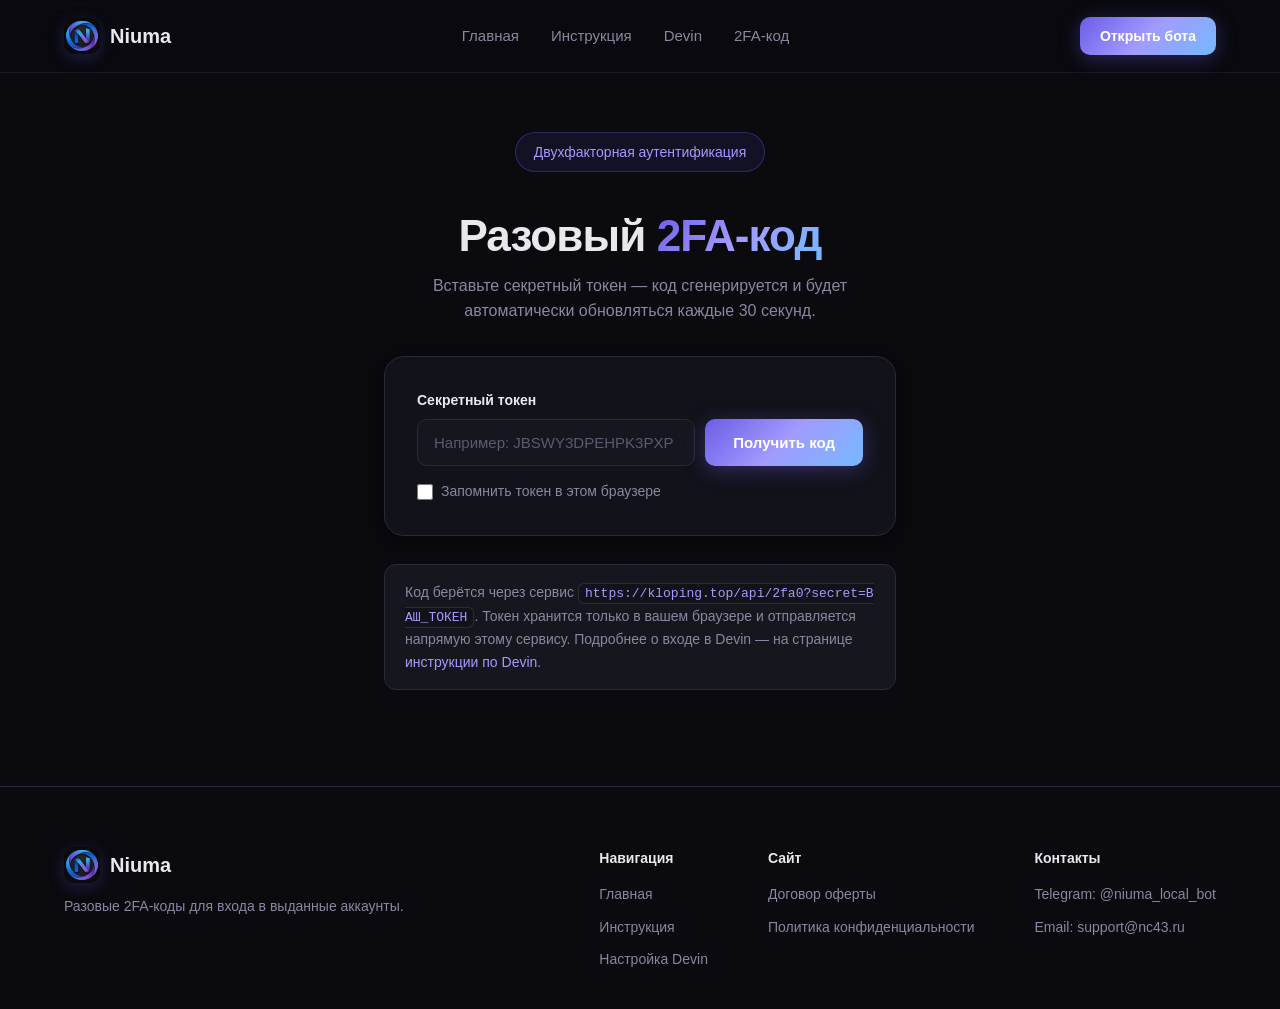
==== 2fa.html @ 7f8a6aa8 "Add 2FA one-time code generator and Devin setup guide pages - 2fa.html: enter TOTP secret, fetch cod" ====
<!DOCTYPE html>
<html lang="ru">
<head>
    <meta charset="UTF-8">
    <meta name="viewport" content="width=device-width, initial-scale=1.0">
    <title>Niuma — генератор разовых 2FA-кодов</title>
    <link rel="stylesheet" href="style.css?v=20260318-1">
    <link rel="icon" type="image/png" href="icon.png">
    <style>
        .tfa-page {
            padding: 132px 0 96px;
            min-height: 70vh;
        }

        .tfa-inner {
            max-width: 560px;
            margin: 0 auto;
        }

        .tfa-head {
            text-align: center;
            margin-bottom: 32px;
        }

        .tfa-head h1 {
            font-size: clamp(30px, 4vw, 44px);
            line-height: 1.1;
            margin: 16px 0 12px;
            letter-spacing: -0.02em;
        }

        .tfa-head p {
            color: var(--text-muted);
            font-size: 16px;
        }

        .tfa-card {
            background: var(--bg-card);
            border: 1px solid var(--border);
            border-radius: var(--radius-lg);
            box-shadow: var(--shadow);
            padding: 32px;
        }

        .tfa-field {
            display: block;
            margin-bottom: 8px;
            font-weight: 600;
            font-size: 14px;
            color: var(--text);
        }

        .tfa-input-row {
            display: flex;
            gap: 10px;
            flex-wrap: wrap;
        }

        .tfa-input {
            flex: 1 1 240px;
            background: var(--surface);
            border: 1px solid var(--border);
            border-radius: 10px;
            padding: 14px 16px;
            color: var(--text);
            font-size: 15px;
            font-family: inherit;
            transition: border-color var(--transition);
        }

        .tfa-input:focus {
            outline: none;
            border-color: var(--primary);
        }

        .tfa-input::placeholder { color: var(--text-dim); }

        .tfa-options {
            display: flex;
            align-items: center;
            gap: 8px;
            margin-top: 14px;
            font-size: 14px;
            color: var(--text-muted);
        }

        .tfa-options input { width: 16px; height: 16px; accent-color: var(--primary); }

        .tfa-error {
            margin-top: 16px;
            padding: 12px 16px;
            border-radius: 10px;
            border: 1px solid rgba(255, 99, 99, 0.4);
            background: rgba(255, 99, 99, 0.08);
            color: #ff9b9b;
            font-size: 14px;
            display: none;
        }

        .tfa-result {
            margin-top: 28px;
            display: none;
            text-align: center;
        }

        .tfa-result.active { display: block; }

        .tfa-code-label {
            font-size: 13px;
            text-transform: uppercase;
            letter-spacing: 0.12em;
            color: var(--text-dim);
            margin-bottom: 12px;
        }

        .tfa-code {
            font-size: clamp(44px, 12vw, 68px);
            font-weight: 800;
            letter-spacing: 0.12em;
            line-height: 1;
            background: var(--gradient);
            -webkit-background-clip: text;
            background-clip: text;
            -webkit-text-fill-color: transparent;
            cursor: pointer;
            user-select: all;
            transition: opacity 0.25s ease;
        }

        .tfa-code.refreshing { opacity: 0.35; }

        .tfa-copy-hint {
            margin-top: 10px;
            font-size: 13px;
            color: var(--text-dim);
            min-height: 18px;
        }

        .tfa-progress {
            margin: 24px auto 0;
            max-width: 320px;
        }

        .tfa-progress-bar {
            height: 6px;
            border-radius: 6px;
            background: var(--surface);
            overflow: hidden;
        }

        .tfa-progress-fill {
            height: 100%;
            width: 100%;
            background: var(--gradient);
            border-radius: 6px;
            transition: width 1s linear;
        }

        .tfa-progress-text {
            margin-top: 10px;
            font-size: 13px;
            color: var(--text-muted);
        }

        .tfa-note {
            margin-top: 28px;
            padding: 16px 20px;
            border-radius: 12px;
            border: 1px solid var(--border);
            background: var(--surface);
            color: var(--text-muted);
            font-size: 14px;
        }

        .tfa-note code {
            background: var(--bg-card);
            border: 1px solid var(--border);
            border-radius: 6px;
            padding: 2px 6px;
            font-size: 13px;
            color: var(--primary-light);
            word-break: break-all;
        }
    </style>
</head>
<body>
    <header class="header">
        <div class="container header-inner">
            <a href="index.html" class="logo">
                <img src="icon.png" alt="Niuma" class="logo-icon" />
                <span class="logo-text">Niuma</span>
            </a>
            <nav class="nav">
                <a href="index.html">Главная</a>
                <a href="guide.html">Инструкция</a>
                <a href="devin.html">Devin</a>
                <a href="2fa.html">2FA-код</a>
            </nav>
            <a href="https://t.me/niuma_local_bot" target="_blank" class="btn btn-primary btn-sm">Открыть бота</a>
            <button class="mobile-menu-btn" id="mobileMenuBtn" aria-label="Меню">
                <span></span><span></span><span></span>
            </button>
        </div>
        <div class="mobile-nav" id="mobileNav">
            <a href="index.html">Главная</a>
            <a href="guide.html">Инструкция</a>
            <a href="devin.html">Devin</a>
            <a href="2fa.html">2FA-код</a>
            <a href="https://t.me/niuma_local_bot" target="_blank" class="btn btn-primary">Открыть бота</a>
        </div>
    </header>

    <main class="tfa-page">
        <div class="container tfa-inner">
            <div class="tfa-head">
                <div class="badge">Двухфакторная аутентификация</div>
                <h1>Разовый <span class="gradient-text">2FA-код</span></h1>
                <p>Вставьте секретный токен — код сгенерируется и будет автоматически обновляться каждые 30 секунд.</p>
            </div>

            <div class="tfa-card">
                <label class="tfa-field" for="tfaToken">Секретный токен</label>
                <div class="tfa-input-row">
                    <input class="tfa-input" id="tfaToken" type="text" inputmode="text"
                           autocomplete="off" autocapitalize="off" spellcheck="false"
                           placeholder="Например: JBSWY3DPEHPK3PXP">
                    <button class="btn btn-primary" id="tfaSubmit" type="button">Получить код</button>
                </div>
                <label class="tfa-options">
                    <input type="checkbox" id="tfaRemember"> Запомнить токен в этом браузере
                </label>

                <div class="tfa-error" id="tfaError"></div>

                <div class="tfa-result" id="tfaResult">
                    <div class="tfa-code-label">Текущий код</div>
                    <div class="tfa-code" id="tfaCode" title="Нажмите, чтобы скопировать">— — — — — —</div>
                    <div class="tfa-copy-hint" id="tfaCopyHint">Нажмите на код, чтобы скопировать</div>
                    <div class="tfa-progress">
                        <div class="tfa-progress-bar">
                            <div class="tfa-progress-fill" id="tfaProgress"></div>
                        </div>
                        <div class="tfa-progress-text" id="tfaTimer">Обновление через 30 с</div>
                    </div>
                </div>
            </div>

            <div class="tfa-note">
                Код берётся через сервис <code>https://kloping.top/api/2fa0?secret=ВАШ_ТОКЕН</code>.
                Токен хранится только в вашем браузере и отправляется напрямую этому сервису.
                Подробнее о входе в Devin — на странице <a href="devin.html" style="color: var(--primary-light);">инструкции по Devin</a>.
            </div>
        </div>
    </main>

    <footer class="footer">
        <div class="container footer-inner">
            <div class="footer-brand">
                <a href="index.html" class="logo">
                    <img src="icon.png" alt="Niuma" class="logo-icon" />
                    <span class="logo-text">Niuma</span>
                </a>
                <p>Разовые 2FA-коды для входа в выданные аккаунты.</p>
            </div>
            <div class="footer-links">
                <div class="footer-col">
                    <h4>Навигация</h4>
                    <a href="index.html">Главная</a>
                    <a href="guide.html">Инструкция</a>
                    <a href="devin.html">Настройка Devin</a>
                </div>
                <div class="footer-col">
                    <h4>Сайт</h4>
                    <a href="oferta.html">Договор оферты</a>
                    <a href="privacy.html">Политика конфиденциальности</a>
                </div>
                <div class="footer-col">
                    <h4>Контакты</h4>
                    <a href="https://t.me/niuma_local_bot" target="_blank">Telegram: @niuma_local_bot</a>
                    <a href="mailto:support@nc43.ru">Email: support@nc43.ru</a>
                </div>
            </div>
        </div>
    </footer>

    <script>
        (function () {
            var API_BASE = 'https://kloping.top/api/2fa0';
            var PERIOD = 30; // секунд, стандартный TOTP-период
            var STORAGE_KEY = 'niuma.2fa.token';

            var tokenInput = document.getElementById('tfaToken');
            var submitBtn = document.getElementById('tfaSubmit');
            var rememberBox = document.getElementById('tfaRemember');
            var errorBox = document.getElementById('tfaError');
            var resultBox = document.getElementById('tfaResult');
            var codeEl = document.getElementById('tfaCode');
            var copyHint = document.getElementById('tfaCopyHint');
            var progressEl = document.getElementById('tfaProgress');
            var timerEl = document.getElementById('tfaTimer');

            var currentToken = '';
            var tickHandle = null;

            // Мобильное меню
            var menuBtn = document.getElementById('mobileMenuBtn');
            var mobileNav = document.getElementById('mobileNav');
            if (menuBtn) {
                menuBtn.addEventListener('click', function () {
                    mobileNav.classList.toggle('active');
                });
            }

            function secondsLeft() {
                return PERIOD - (Math.floor(Date.now() / 1000) % PERIOD);
            }

            function showError(msg) {
                errorBox.textContent = msg;
                errorBox.style.display = 'block';
            }

            function clearError() {
                errorBox.style.display = 'none';
                errorBox.textContent = '';
            }

            function fetchCode() {
                if (!currentToken) return;
                codeEl.classList.add('refreshing');
                fetch(API_BASE + '?secret=' + encodeURIComponent(currentToken), { cache: 'no-store' })
                    .then(function (r) {
                        if (!r.ok) throw new Error('HTTP ' + r.status);
                        return r.json();
                    })
                    .then(function (data) {
                        if (!data || !data.code) throw new Error('Пустой ответ сервиса');
                        clearError();
                        renderCode(String(data.code));
                    })
                    .catch(function (e) {
                        showError('Не удалось получить код: ' + e.message + '. Проверьте токен и соединение.');
                    })
                    .then(function () {
                        codeEl.classList.remove('refreshing');
                    });
            }

            function renderCode(code) {
                var spaced = code.length === 6 ? code.slice(0, 3) + ' ' + code.slice(3) : code;
                codeEl.textContent = spaced;
                codeEl.dataset.raw = code;
                resultBox.classList.add('active');
            }

            function tick() {
                var left = secondsLeft();
                progressEl.style.width = (left / PERIOD * 100) + '%';
                timerEl.textContent = 'Обновление через ' + left + ' с';
                // На границе нового окна (осталось ровно PERIOD) запрашиваем новый код
                if (left === PERIOD) {
                    fetchCode();
                }
            }

            function start(token) {
                currentToken = token.trim();
                if (!currentToken) {
                    showError('Введите секретный токен.');
                    return;
                }
                clearError();
                if (rememberBox.checked) {
                    try { localStorage.setItem(STORAGE_KEY, currentToken); } catch (e) {}
                } else {
                    try { localStorage.removeItem(STORAGE_KEY); } catch (e) {}
                }
                fetchCode();
                if (tickHandle) clearInterval(tickHandle);
                tick();
                tickHandle = setInterval(tick, 1000);
            }

            submitBtn.addEventListener('click', function () { start(tokenInput.value); });
            tokenInput.addEventListener('keydown', function (e) {
                if (e.key === 'Enter') start(tokenInput.value);
            });

            codeEl.addEventListener('click', function () {
                var raw = codeEl.dataset.raw;
                if (!raw) return;
                var done = function () {
                    copyHint.textContent = 'Код скопирован ✓';
                    setTimeout(function () { copyHint.textContent = 'Нажмите на код, чтобы скопировать'; }, 1800);
                };
                if (navigator.clipboard && navigator.clipboard.writeText) {
                    navigator.clipboard.writeText(raw).then(done, function () { done(); });
                } else {
                    done();
                }
            });

            // Восстановление сохранённого токена
            try {
                var saved = localStorage.getItem(STORAGE_KEY);
                if (saved) {
                    tokenInput.value = saved;
                    rememberBox.checked = true;
                    start(saved);
                }
            } catch (e) {}
        })();
    </script>
</body>
</html>
---- style.css ----
/* ===== Reset & Base ===== */
*, *::before, *::after {
    margin: 0;
    padding: 0;
    box-sizing: border-box;
}

:root {
    --primary: #6C5CE7;
    --primary-light: #A29BFE;
    --primary-dark: #5A4BD1;
    --bg: #0A0A0F;
    --bg-card: #12121A;
    --bg-card-hover: #1A1A25;
    --surface: #16161F;
    --border: #2A2A3A;
    --text: #E8E8ED;
    --text-muted: #8888A0;
    --text-dim: #5A5A70;
    --gradient: linear-gradient(135deg, #6C5CE7, #A29BFE, #74B9FF);
    --gradient-bg: linear-gradient(135deg, rgba(108, 92, 231, 0.15), rgba(162, 155, 254, 0.05));
    --shadow: 0 4px 24px rgba(0, 0, 0, 0.4);
    --shadow-glow: 0 0 60px rgba(108, 92, 231, 0.2);
    --radius: 12px;
    --radius-lg: 20px;
    --transition: 0.3s ease;
}

html {
    scroll-behavior: smooth;
    -webkit-font-smoothing: antialiased;
    overflow-x: hidden;
}

body {
    font-family: 'Inter', -apple-system, BlinkMacSystemFont, sans-serif;
    background: var(--bg);
    color: var(--text);
    line-height: 1.6;
    overflow-x: hidden;
    max-width: 100vw;
}

.container {
    max-width: 1200px;
    margin: 0 auto;
    padding: 0 24px;
}

a {
    text-decoration: none;
    color: inherit;
    transition: var(--transition);
}

/* ===== Buttons ===== */
.btn {
    display: inline-flex;
    align-items: center;
    justify-content: center;
    gap: 8px;
    padding: 12px 28px;
    border-radius: 10px;
    font-weight: 600;
    font-size: 15px;
    cursor: pointer;
    transition: all var(--transition);
    border: none;
    font-family: inherit;
}

.btn-primary {
    background: var(--gradient);
    color: #fff;
    box-shadow: 0 4px 20px rgba(108, 92, 231, 0.35);
}

.btn-primary:hover {
    transform: translateY(-2px);
    box-shadow: 0 6px 30px rgba(108, 92, 231, 0.5);
}

.btn-outline {
    background: transparent;
    color: var(--text);
    border: 1px solid var(--border);
}

.btn-outline:hover {
    border-color: var(--primary-light);
    color: var(--primary-light);
    background: rgba(108, 92, 231, 0.05);
}

.btn-sm { padding: 8px 20px; font-size: 14px; }
.btn-lg { padding: 16px 36px; font-size: 16px; }
.btn-block { width: 100%; }

/* ===== Header ===== */
.header {
    position: fixed;
    top: 0;
    left: 0;
    right: 0;
    z-index: 100;
    background: rgba(10, 10, 15, 0.8);
    backdrop-filter: blur(20px);
    border-bottom: 1px solid rgba(42, 42, 58, 0.5);
}

.header-inner {
    display: flex;
    align-items: center;
    justify-content: space-between;
    height: 72px;
}

.logo {
    display: flex;
    align-items: center;
    gap: 10px;
    font-weight: 700;
    font-size: 20px;
}

.logo-icon {
    width: 36px;
    height: 36px;
    display: block;
    object-fit: cover;
    border-radius: 10px;
    box-shadow: 0 4px 16px rgba(108, 92, 231, 0.25);
}

.nav {
    display: flex;
    gap: 32px;
}

.nav a {
    color: var(--text-muted);
    font-size: 15px;
    font-weight: 500;
}

.nav a:hover {
    color: var(--text);
}

.mobile-menu-btn {
    display: none;
    flex-direction: column;
    gap: 5px;
    background: none;
    border: none;
    cursor: pointer;
    padding: 4px;
}

.mobile-menu-btn span {
    width: 24px;
    height: 2px;
    background: var(--text);
    border-radius: 2px;
    transition: var(--transition);
}

.mobile-nav {
    display: none;
    flex-direction: column;
    padding: 16px 24px 24px;
    gap: 16px;
    border-top: 1px solid var(--border);
}

.mobile-nav.active {
    display: flex;
}

.mobile-nav a {
    color: var(--text-muted);
    font-size: 16px;
    font-weight: 500;
}

/* ===== Hero ===== */
.hero {
    position: relative;
    padding: 160px 0 100px;
    text-align: center;
    overflow: hidden;
    max-width: 100vw;
}

.hero-bg {
    position: absolute;
    inset: 0;
    pointer-events: none;
}

.hero-glow {
    position: absolute;
    border-radius: 50%;
    filter: blur(120px);
    opacity: 0.4;
}

.hero-glow-1 {
    width: 600px;
    height: 600px;
    background: var(--primary);
    top: -200px;
    left: 50%;
    transform: translateX(-50%);
    opacity: 0.15;
}

.hero-glow-2 {
    width: 400px;
    height: 400px;
    background: #74B9FF;
    top: 0;
    right: 0;
    opacity: 0.08;
}

.hero-inner {
    position: relative;
    z-index: 1;
}

.badge {
    display: inline-flex;
    padding: 8px 18px;
    border-radius: 100px;
    background: rgba(108, 92, 231, 0.1);
    border: 1px solid rgba(108, 92, 231, 0.3);
    color: var(--primary-light);
    font-size: 14px;
    font-weight: 500;
    margin-bottom: 24px;
}

.hero h1 {
    font-size: clamp(36px, 5vw, 64px);
    font-weight: 800;
    line-height: 1.1;
    margin-bottom: 20px;
    letter-spacing: -0.02em;
}

.gradient-text {
    background: var(--gradient);
    -webkit-background-clip: text;
    -webkit-text-fill-color: transparent;
    background-clip: text;
}

.hero-desc {
    max-width: 640px;
    margin: 0 auto 36px;
    font-size: 18px;
    color: var(--text-muted);
    line-height: 1.7;
}

.hero-actions {
    display: flex;
    gap: 16px;
    justify-content: center;
    flex-wrap: wrap;
    margin-bottom: 60px;
}

.hero-stats {
    display: flex;
    justify-content: center;
    align-items: center;
    gap: 40px;
}

.stat-value {
    display: block;
    font-size: 28px;
    font-weight: 700;
    color: var(--text);
}

.stat-label {
    font-size: 14px;
    color: var(--text-muted);
}

.stat-divider {
    width: 1px;
    height: 40px;
    background: var(--border);
}

/* ===== Section Common ===== */
.section-header {
    text-align: center;
    margin-bottom: 60px;
}

.section-badge {
    display: inline-flex;
    padding: 6px 16px;
    border-radius: 100px;
    background: rgba(108, 92, 231, 0.1);
    border: 1px solid rgba(108, 92, 231, 0.2);
    color: var(--primary-light);
    font-size: 13px;
    font-weight: 600;
    text-transform: uppercase;
    letter-spacing: 0.05em;
    margin-bottom: 16px;
}

.section-header h2 {
    font-size: clamp(28px, 3.5vw, 42px);
    font-weight: 700;
    margin-bottom: 12px;
    letter-spacing: -0.02em;
}

.section-header p {
    color: var(--text-muted);
    font-size: 17px;
    max-width: 500px;
    margin: 0 auto;
}

/* ===== Features ===== */
.features {
    padding: 100px 0;
}

.features-grid {
    display: grid;
    grid-template-columns: repeat(3, 1fr);
    gap: 24px;
}

.feature-card {
    background: var(--bg-card);
    border: 1px solid var(--border);
    border-radius: var(--radius-lg);
    padding: 32px;
    transition: all var(--transition);
}

.feature-card:hover {
    background: var(--bg-card-hover);
    border-color: rgba(108, 92, 231, 0.3);
    transform: translateY(-4px);
    box-shadow: var(--shadow-glow);
}

.feature-icon {
    width: 56px;
    height: 56px;
    display: flex;
    align-items: center;
    justify-content: center;
    background: rgba(108, 92, 231, 0.1);
    border-radius: 14px;
    color: var(--primary-light);
    margin-bottom: 20px;
}

.feature-card h3 {
    font-size: 18px;
    font-weight: 600;
    margin-bottom: 10px;
}

.feature-card p {
    color: var(--text-muted);
    font-size: 15px;
    line-height: 1.6;
}

/* ===== How it works ===== */
.how-it-works {
    padding: 100px 0;
}

.steps {
    display: flex;
    flex-direction: column;
    gap: 32px;
    max-width: 700px;
    margin: 0 auto;
}

.step {
    display: flex;
    gap: 28px;
    align-items: flex-start;
    padding: 32px;
    background: var(--bg-card);
    border: 1px solid var(--border);
    border-radius: var(--radius-lg);
    transition: all var(--transition);
}

.step:hover {
    border-color: rgba(108, 92, 231, 0.3);
    background: var(--bg-card-hover);
}

.step-number {
    font-size: 32px;
    font-weight: 800;
    background: var(--gradient);
    -webkit-background-clip: text;
    -webkit-text-fill-color: transparent;
    background-clip: text;
    line-height: 1;
    flex-shrink: 0;
    min-width: 50px;
}

.step-content h3 {
    font-size: 18px;
    font-weight: 600;
    margin-bottom: 8px;
}

.step-content p {
    color: var(--text-muted);
    font-size: 15px;
    line-height: 1.6;
}

/* ===== Demo ===== */
.demo-section {
    padding: 40px 0 100px;
}

.demo-window {
    max-width: 920px;
    margin: 0 auto;
    border-radius: var(--radius-lg);
    overflow: hidden;
    border: 1px solid var(--border);
    background: var(--bg-card);
    box-shadow: var(--shadow), var(--shadow-glow);
}

.demo-titlebar {
    display: flex;
    align-items: center;
    gap: 12px;
    padding: 14px 20px;
    background: rgba(22, 22, 31, 0.8);
    border-bottom: 1px solid var(--border);
}

.demo-dots {
    display: flex;
    gap: 7px;
}

.dot {
    width: 12px;
    height: 12px;
    border-radius: 50%;
}

.dot-red { background: #FF5F57; }
.dot-yellow { background: #FEBC2E; }
.dot-green { background: #28C840; }

.demo-title {
    color: var(--text-muted);
    font-size: 13px;
    font-weight: 500;
}

.demo-video-frame {
    background: #05060a;
    aspect-ratio: 16 / 9;
}

.demo-video {
    display: block;
    width: 100%;
    height: 100%;
    background: #05060a;
}

.demo-caption {
    padding: 18px 24px 22px;
    border-top: 1px solid var(--border);
    color: var(--text-muted);
    font-size: 15px;
    line-height: 1.6;
}

.features,
.how-it-works,
.demo-section,
.pricing,
.faq,
.cta,
.footer {
    content-visibility: auto;
    contain-intrinsic-size: 1px 800px;
}

/* ===== Pricing ===== */
.pricing {
    padding: 100px 0;
}

.pricing-grid {
    display: grid;
    grid-template-columns: repeat(3, 1fr);
    gap: 24px;
    align-items: start;
}

.pricing-card {
    background: var(--bg-card);
    border: 1px solid var(--border);
    border-radius: var(--radius-lg);
    padding: 36px;
    position: relative;
    transition: all var(--transition);
}

.pricing-card:hover {
    transform: translateY(-4px);
    border-color: rgba(108, 92, 231, 0.2);
}

.pricing-card-popular {
    border-color: var(--primary);
    background: var(--gradient-bg);
    box-shadow: var(--shadow-glow);
}

.pricing-card-popular:hover {
    border-color: var(--primary-light);
}

.popular-badge {
    position: absolute;
    top: -12px;
    left: 50%;
    transform: translateX(-50%);
    padding: 4px 16px;
    background: var(--gradient);
    color: #fff;
    font-size: 12px;
    font-weight: 600;
    border-radius: 100px;
    white-space: nowrap;
}

.pricing-header {
    margin-bottom: 28px;
}

.pricing-header h3 {
    font-size: 20px;
    font-weight: 600;
    margin-bottom: 12px;
}

.price {
    display: flex;
    align-items: baseline;
    gap: 4px;
    margin-bottom: 8px;
}

.price-amount {
    font-size: 36px;
    font-weight: 800;
    letter-spacing: -0.02em;
}

.price-period {
    font-size: 15px;
    color: var(--text-muted);
}

.pricing-desc {
    color: var(--text-muted);
    font-size: 14px;
}

.pricing-features {
    list-style: none;
    margin-bottom: 28px;
    display: flex;
    flex-direction: column;
    gap: 14px;
}

.pricing-features li {
    display: flex;
    align-items: center;
    gap: 10px;
    font-size: 15px;
}

.pricing-features .check {
    color: #28C840;
    font-weight: 600;
}

.pricing-features .cross {
    color: var(--text-dim);
}

.pricing-features .disabled {
    color: var(--text-dim);
}

/* ===== FAQ ===== */
.faq {
    padding: 100px 0;
}

.faq-list {
    max-width: 700px;
    margin: 0 auto;
    display: flex;
    flex-direction: column;
    gap: 12px;
}

.faq-item {
    border: 1px solid var(--border);
    border-radius: var(--radius);
    overflow: hidden;
    transition: var(--transition);
}

.faq-item:hover {
    border-color: rgba(108, 92, 231, 0.3);
}

.faq-question {
    width: 100%;
    display: flex;
    justify-content: space-between;
    align-items: center;
    padding: 20px 24px;
    background: var(--bg-card);
    border: none;
    color: var(--text);
    font-size: 16px;
    font-weight: 500;
    cursor: pointer;
    text-align: left;
    font-family: inherit;
    transition: var(--transition);
}

.faq-question:hover {
    background: var(--bg-card-hover);
}

.faq-arrow {
    transition: transform var(--transition);
    flex-shrink: 0;
    color: var(--text-muted);
}

.faq-item.active .faq-arrow {
    transform: rotate(180deg);
}

.faq-answer {
    max-height: 0;
    overflow: hidden;
    transition: max-height 0.4s ease, padding 0.3s ease;
}

.faq-item.active .faq-answer {
    max-height: 300px;
}

.faq-answer p {
    padding: 0 24px 20px;
    color: var(--text-muted);
    font-size: 15px;
    line-height: 1.7;
}

/* ===== CTA ===== */
.cta {
    padding: 60px 0 100px;
}

.cta-inner {
    position: relative;
    text-align: center;
    padding: 80px 40px;
    background: var(--bg-card);
    border: 1px solid var(--border);
    border-radius: var(--radius-lg);
    overflow: hidden;
}

.cta-glow {
    position: absolute;
    width: 500px;
    height: 500px;
    background: var(--primary);
    border-radius: 50%;
    filter: blur(150px);
    opacity: 0.1;
    top: 50%;
    left: 50%;
    transform: translate(-50%, -50%);
    pointer-events: none;
}

.cta-inner h2 {
    font-size: clamp(24px, 3vw, 36px);
    font-weight: 700;
    margin-bottom: 12px;
    position: relative;
    z-index: 1;
}

.cta-inner p {
    color: var(--text-muted);
    font-size: 17px;
    margin-bottom: 28px;
    position: relative;
    z-index: 1;
}

.cta-inner .btn {
    position: relative;
    z-index: 1;
}

/* ===== Footer ===== */
.footer {
    padding: 60px 0 0;
    border-top: 1px solid var(--border);
}

.footer-inner {
    display: flex;
    justify-content: space-between;
    gap: 40px;
    padding-bottom: 40px;
}

.footer-brand p {
    color: var(--text-muted);
    font-size: 14px;
    margin-top: 12px;
}

.footer-links {
    display: flex;
    gap: 60px;
}

.footer-col {
    display: flex;
    flex-direction: column;
    gap: 10px;
}

.footer-col h4 {
    font-size: 14px;
    font-weight: 600;
    margin-bottom: 4px;
    color: var(--text);
}

.footer-col a {
    color: var(--text-muted);
    font-size: 14px;
}

.footer-col a:hover {
    color: var(--text);
}

.footer-bottom {
    padding: 24px 0 40px;
    border-top: 1px solid var(--border);
    text-align: center;
    color: var(--text-dim);
    font-size: 14px;
}

.payment-return {
    position: fixed;
    inset: 0;
    z-index: 200;
    display: flex;
    align-items: center;
    justify-content: center;
    padding: 24px;
}

.payment-return-backdrop {
    position: absolute;
    inset: 0;
    background: rgba(3, 6, 12, 0.78);
    backdrop-filter: blur(12px);
}

.payment-return-card {
    position: relative;
    width: min(560px, 100%);
    padding: 32px;
    border-radius: 28px;
    border: 1px solid rgba(255, 255, 255, 0.08);
    background: rgba(18, 18, 26, 0.94);
    box-shadow: var(--shadow), var(--shadow-glow);
}

.payment-return-badge {
    display: inline-flex;
    align-items: center;
    gap: 8px;
    padding: 8px 14px;
    border-radius: 999px;
    font-size: 14px;
    font-weight: 700;
}

.payment-return-badge.is-success {
    background: rgba(34, 197, 94, 0.14);
    color: #86efac;
}

.payment-return-badge.is-error {
    background: rgba(255, 118, 117, 0.14);
    color: #fca5a5;
}

.payment-return-card h2 {
    margin: 18px 0 12px;
    font-size: clamp(28px, 4vw, 38px);
    line-height: 1.08;
    letter-spacing: -0.03em;
}

.payment-return-card p {
    color: var(--text-muted);
    font-size: 17px;
    line-height: 1.65;
}

.payment-return-order {
    margin-top: 18px;
    padding: 16px 18px;
    border-radius: 18px;
    border: 1px solid rgba(255, 255, 255, 0.06);
    background: rgba(255, 255, 255, 0.03);
    color: var(--text);
    font-weight: 600;
}

.payment-return-actions {
    display: flex;
    gap: 14px;
    flex-wrap: wrap;
    margin-top: 24px;
}

.payment-return-timer {
    margin-top: 16px;
    color: var(--text-dim);
    font-size: 14px;
}

/* ===== Responsive ===== */
@media (max-width: 900px) {
    .features-grid {
        grid-template-columns: repeat(2, 1fr);
    }
    .pricing-grid {
        grid-template-columns: 1fr;
        max-width: 420px;
        margin: 0 auto;
    }
}

@media (max-width: 768px) {
    .nav, .header .btn {
        display: none;
    }
    .mobile-menu-btn {
        display: flex;
    }
    .hero {
        padding: 130px 0 70px;
    }
    .hero-stats {
        gap: 24px;
        flex-wrap: wrap;
    }
    .stat-value {
        font-size: 22px;
    }
    .features-grid {
        grid-template-columns: 1fr;
    }
    .step {
        flex-direction: column;
        gap: 16px;
    }
    .footer-inner {
        flex-direction: column;
    }
    .footer-links {
        gap: 40px;
        flex-wrap: wrap;
    }
    .cta-inner {
        padding: 50px 24px;
    }
    .demo-titlebar {
        padding: 12px 16px;
    }
    .demo-caption {
        padding: 16px 18px 18px;
        font-size: 14px;
    }
    .hero-glow-1 {
        width: 300px;
        height: 300px;
    }
    .hero-glow-2 {
        display: none;
    }
    .container {
        padding: 0 16px;
    }
}
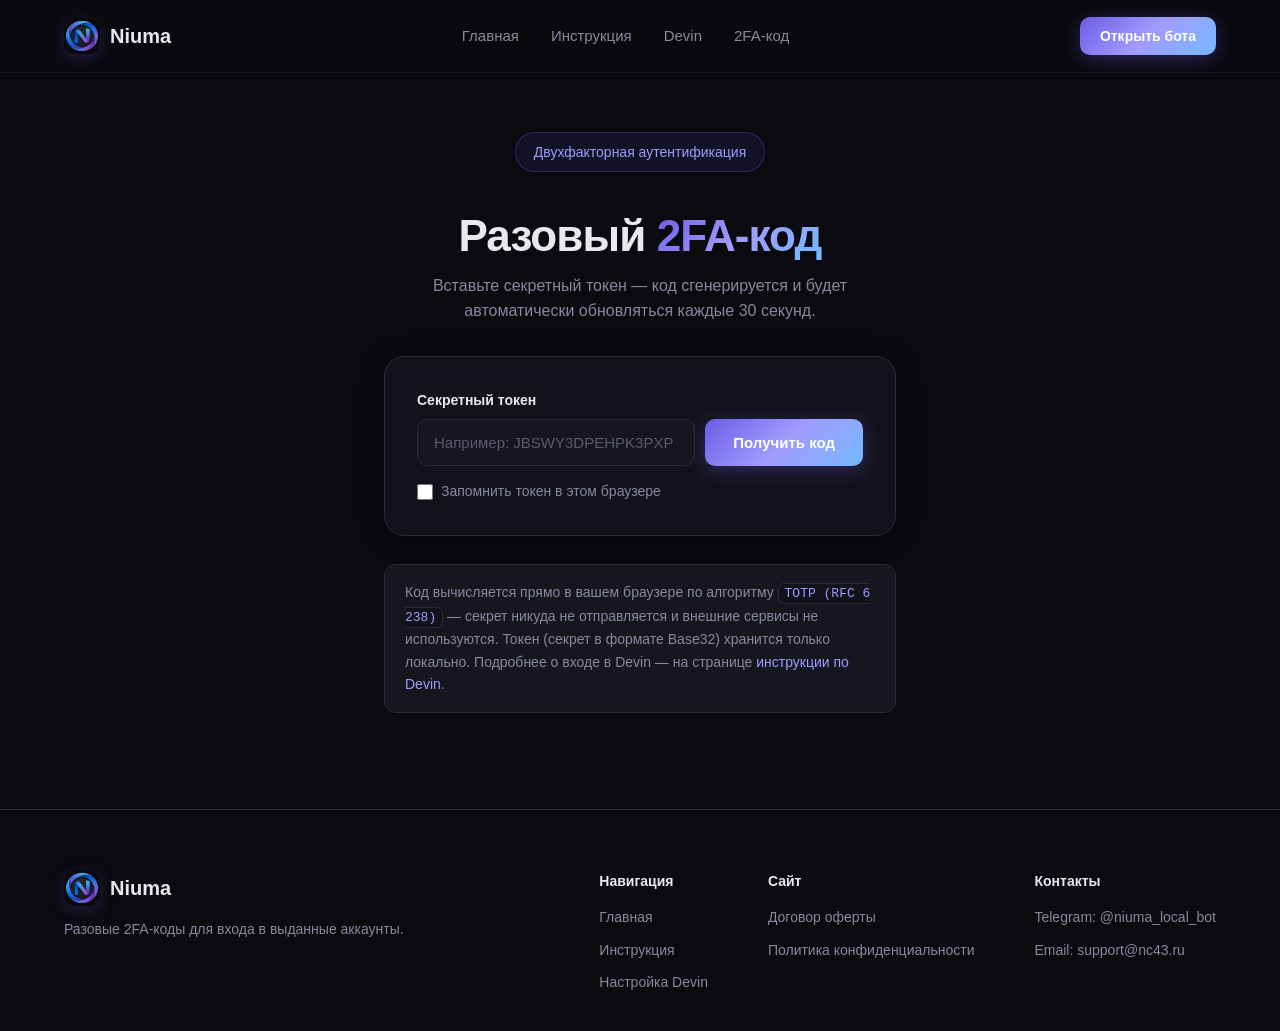
==== commit 16f704d5: "2fa: compute TOTP locally in-browser (RFC 6238), drop external kloping.top API Co-Authored-By: Devin" ====
--- a/2fa.html
+++ b/2fa.html
@@ -246,8 +246,8 @@
             </div>
 
             <div class="tfa-note">
-                Код берётся через сервис <code>https://kloping.top/api/2fa0?secret=ВАШ_ТОКЕН</code>.
-                Токен хранится только в вашем браузере и отправляется напрямую этому сервису.
+                Код вычисляется прямо в вашем браузере по алгоритму <code>TOTP (RFC&nbsp;6238)</code> — секрет никуда не отправляется и внешние сервисы не используются.
+                Токен (секрет в формате Base32) хранится только локально.
                 Подробнее о входе в Devin — на странице <a href="devin.html" style="color: var(--primary-light);">инструкции по Devin</a>.
             </div>
         </div>
@@ -285,8 +285,8 @@
 
     <script>
         (function () {
-            var API_BASE = 'https://kloping.top/api/2fa0';
-            var PERIOD = 30; // секунд, стандартный TOTP-период
+            var PERIOD = 30;   // секунд, стандартный TOTP-период
+            var DIGITS = 6;    // длина кода
             var STORAGE_KEY = 'niuma.2fa.token';
 
             var tokenInput = document.getElementById('tfaToken');
@@ -325,25 +325,72 @@
                 errorBox.textContent = '';
             }
 
-            function fetchCode() {
+            // --- TOTP (RFC 6238) целиком на клиенте ---
+
+            // Декодирование Base32 (RFC 4648) в Uint8Array
+            function base32Decode(input) {
+                var alphabet = 'ABCDEFGHIJKLMNOPQRSTUVWXYZ234567';
+                var clean = String(input).toUpperCase().replace(/=+$/, '').replace(/\s+/g, '');
+                if (!clean) throw new Error('пустой токен');
+                var bits = 0, value = 0, out = [];
+                for (var i = 0; i < clean.length; i++) {
+                    var idx = alphabet.indexOf(clean[i]);
+                    if (idx === -1) throw new Error('токен должен быть в формате Base32 (A–Z, 2–7)');
+                    value = (value << 5) | idx;
+                    bits += 5;
+                    if (bits >= 8) {
+                        bits -= 8;
+                        out.push((value >>> bits) & 0xff);
+                    }
+                }
+                return new Uint8Array(out);
+            }
+
+            function counterBytes(counter) {
+                var buf = new Uint8Array(8);
+                for (var i = 7; i >= 0; i--) {
+                    buf[i] = counter & 0xff;
+                    counter = Math.floor(counter / 256);
+                }
+                return buf;
+            }
+
+            function generateCode() {
                 if (!currentToken) return;
+                var keyBytes;
+                try {
+                    keyBytes = base32Decode(currentToken);
+                } catch (e) {
+                    showError('Некорректный токен: ' + e.message + '.');
+                    resultBox.classList.remove('active');
+                    return;
+                }
+                if (!window.crypto || !window.crypto.subtle) {
+                    showError('Браузер не поддерживает Web Crypto (откройте сайт по https).');
+                    return;
+                }
+                var counter = Math.floor(Date.now() / 1000 / PERIOD);
                 codeEl.classList.add('refreshing');
-                fetch(API_BASE + '?secret=' + encodeURIComponent(currentToken), { cache: 'no-store' })
-                    .then(function (r) {
-                        if (!r.ok) throw new Error('HTTP ' + r.status);
-                        return r.json();
-                    })
-                    .then(function (data) {
-                        if (!data || !data.code) throw new Error('Пустой ответ сервиса');
-                        clearError();
-                        renderCode(String(data.code));
-                    })
-                    .catch(function (e) {
-                        showError('Не удалось получить код: ' + e.message + '. Проверьте токен и соединение.');
-                    })
-                    .then(function () {
-                        codeEl.classList.remove('refreshing');
-                    });
+                window.crypto.subtle.importKey(
+                    'raw', keyBytes, { name: 'HMAC', hash: 'SHA-1' }, false, ['sign']
+                ).then(function (key) {
+                    return window.crypto.subtle.sign('HMAC', key, counterBytes(counter));
+                }).then(function (sig) {
+                    var h = new Uint8Array(sig);
+                    var offset = h[h.length - 1] & 0x0f;
+                    var bin = ((h[offset] & 0x7f) << 24) |
+                              ((h[offset + 1] & 0xff) << 16) |
+                              ((h[offset + 2] & 0xff) << 8) |
+                              (h[offset + 3] & 0xff);
+                    var code = (bin % Math.pow(10, DIGITS)).toString();
+                    while (code.length < DIGITS) code = '0' + code;
+                    clearError();
+                    renderCode(code);
+                }).catch(function (e) {
+                    showError('Не удалось вычислить код: ' + e.message + '.');
+                }).then(function () {
+                    codeEl.classList.remove('refreshing');
+                });
             }
 
             function renderCode(code) {
@@ -357,9 +404,9 @@
                 var left = secondsLeft();
                 progressEl.style.width = (left / PERIOD * 100) + '%';
                 timerEl.textContent = 'Обновление через ' + left + ' с';
-                // На границе нового окна (осталось ровно PERIOD) запрашиваем новый код
+                // На границе нового окна (осталось ровно PERIOD) пересчитываем код
                 if (left === PERIOD) {
-                    fetchCode();
+                    generateCode();
                 }
             }
 
@@ -375,7 +422,7 @@
                 } else {
                     try { localStorage.removeItem(STORAGE_KEY); } catch (e) {}
                 }
-                fetchCode();
+                generateCode();
                 if (tickHandle) clearInterval(tickHandle);
                 tick();
                 tickHandle = setInterval(tick, 1000);
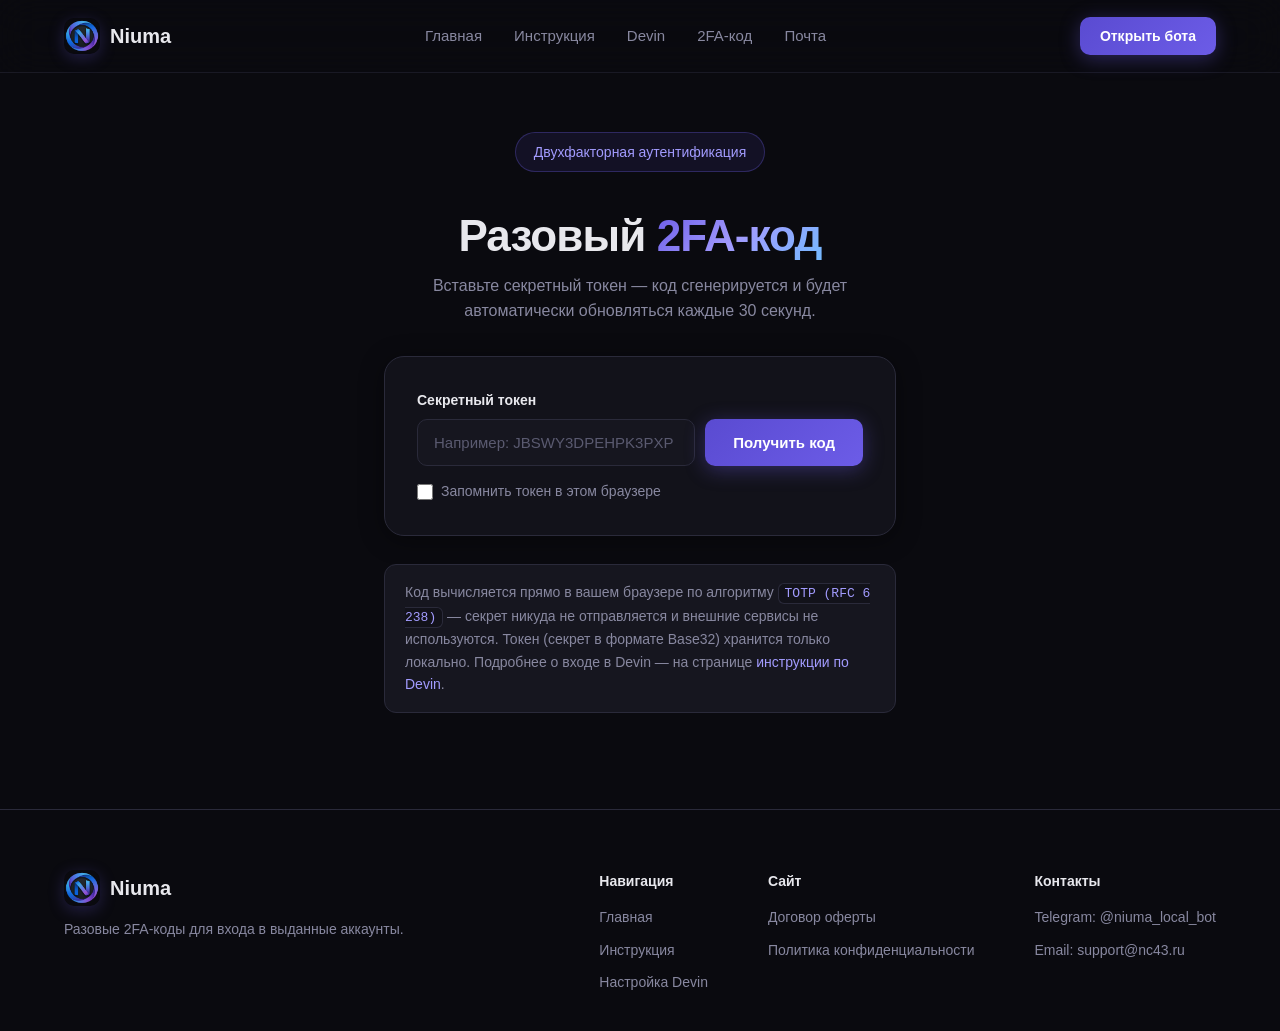
==== commit 1b215754: "Add mail reader: OAuth+IMAP backend + mail.html page - mail-api/: FastAPI service exchanges Outlook " ====
--- a/2fa.html
+++ b/2fa.html
@@ -195,6 +195,7 @@
                 <a href="guide.html">Инструкция</a>
                 <a href="devin.html">Devin</a>
                 <a href="2fa.html">2FA-код</a>
+                <a href="mail.html">Почта</a>
             </nav>
             <a href="https://t.me/niuma_local_bot" target="_blank" class="btn btn-primary btn-sm">Открыть бота</a>
             <button class="mobile-menu-btn" id="mobileMenuBtn" aria-label="Меню">
@@ -206,6 +207,7 @@
             <a href="guide.html">Инструкция</a>
             <a href="devin.html">Devin</a>
             <a href="2fa.html">2FA-код</a>
+            <a href="mail.html">Почта</a>
             <a href="https://t.me/niuma_local_bot" target="_blank" class="btn btn-primary">Открыть бота</a>
         </div>
     </header>
--- a/style.css
+++ b/style.css
@@ -70,7 +70,7 @@
 }
 
 .btn-primary {
-    background: var(--gradient);
+    background: linear-gradient(135deg, #5A4BD1, #6C5CE7);
     color: #fff;
     box-shadow: 0 4px 20px rgba(108, 92, 231, 0.35);
 }
